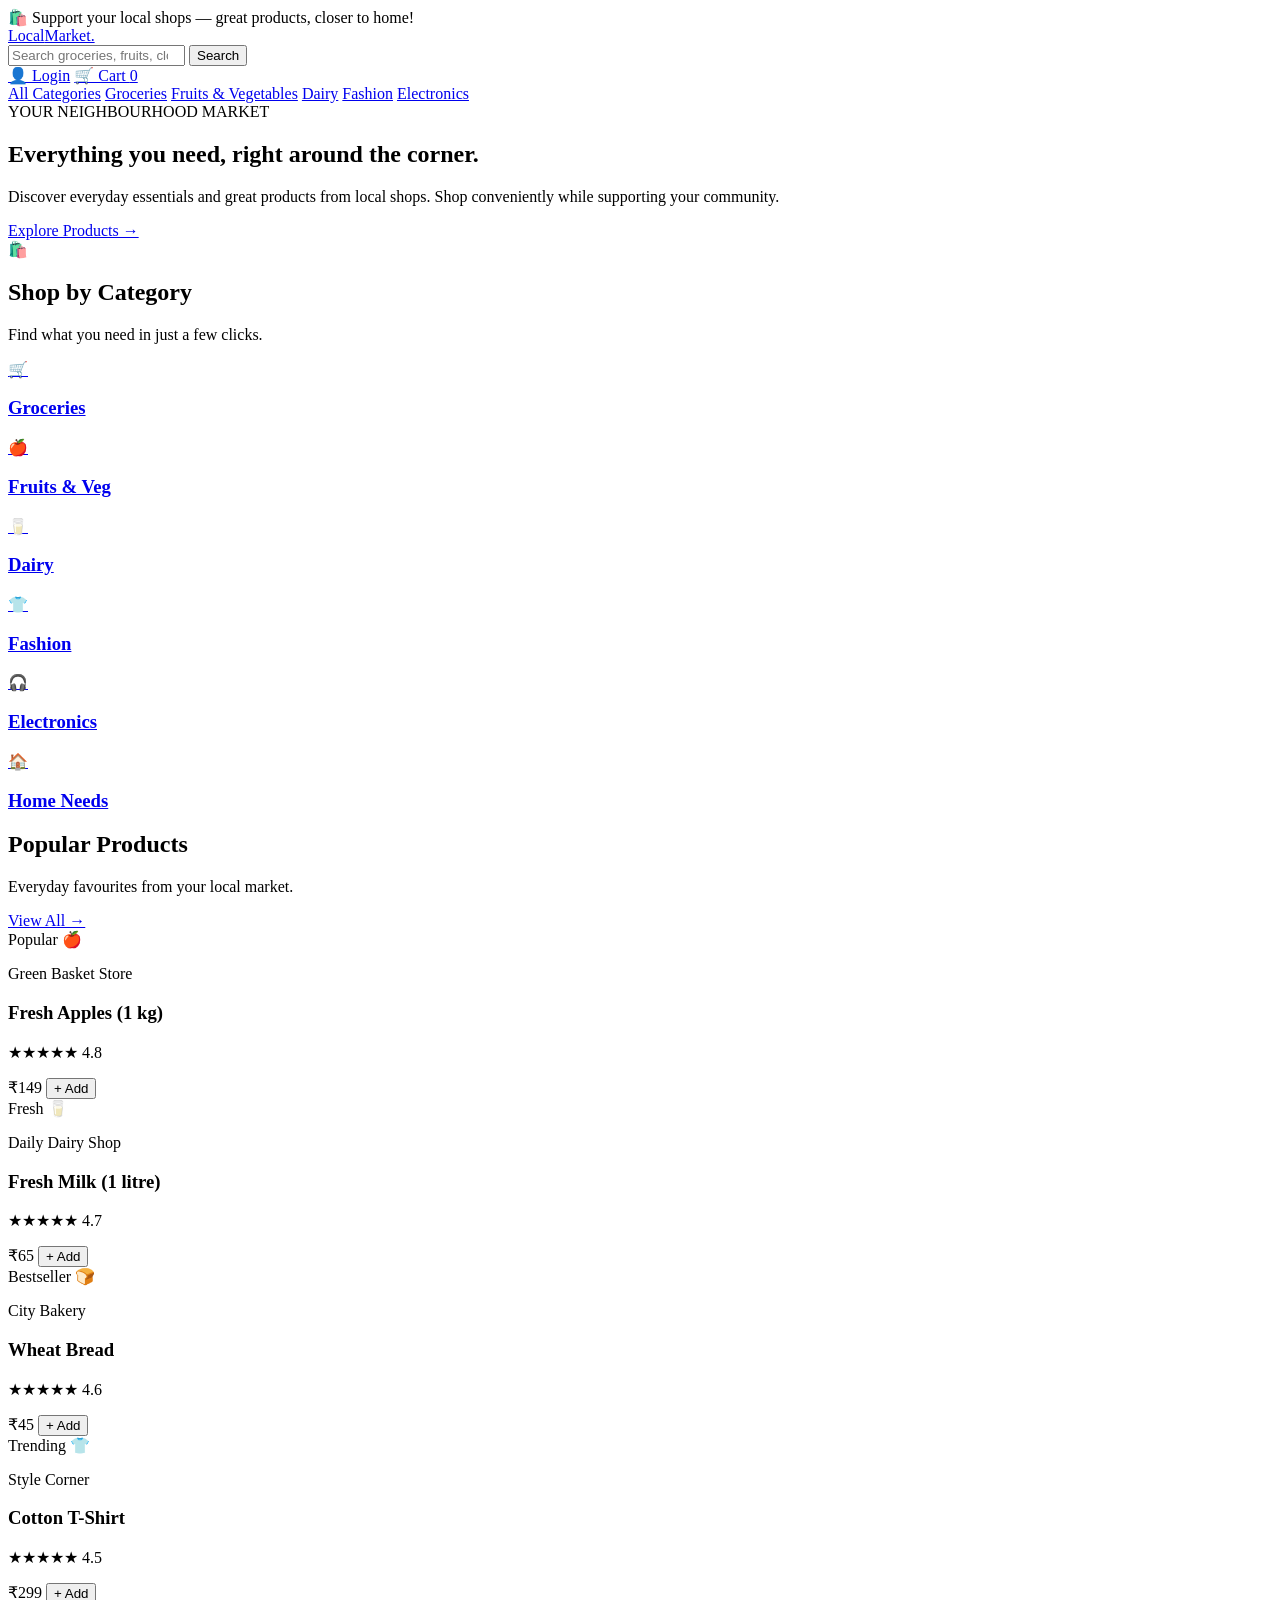
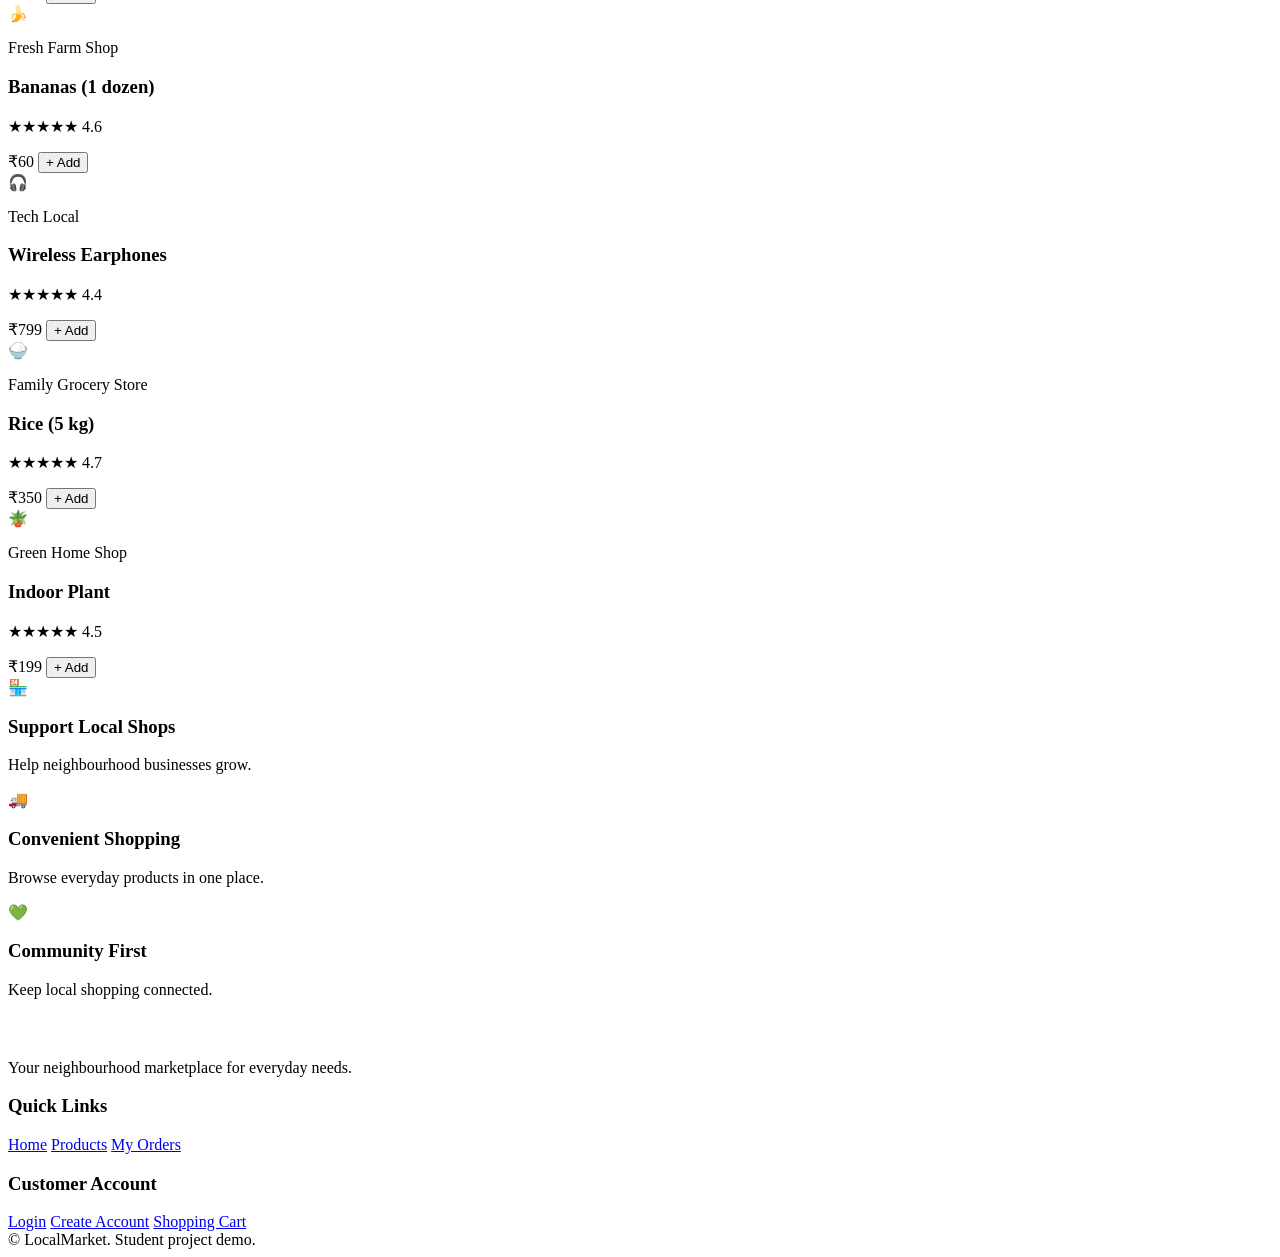
==== Mayank Gupta.html @ eed8126e "Create Mayank Gupta.html" ====
<!DOCTYPE html>
<html lang="en">
<head>
  <meta charset="UTF-8">
  <meta name="viewport" content="width=device-width, initial-scale=1.0">
  <title>Local Market | Shop Local, Shop Smart</title>
  <meta name="description" content="Shop groceries, fashion, electronics and daily essentials from your local market.">

  <link rel="stylesheet" href="style.css">
  <link rel="stylesheet" href="advanced.css">
</head>

<body>

  <div class="topbar">
    🛍️ Support your local shops — great products, closer to home!
  </div>

  <header>
    <div class="container navbar">
      <a href="index.html" class="logo">Local<span>Market.</span></a>

      <form class="search" id="searchForm">
        <input
          type="search"
          id="searchInput"
          placeholder="Search groceries, fruits, clothes..."
          aria-label="Search products"
        >
        <button type="submit">Search</button>
      </form>

      <div class="nav-actions">
        <a href="login.html">👤 Login</a>
        <a href="cart.html" class="cart-link">
          🛒 Cart <span class="cart-count" id="cartCount">0</span>
        </a>
      </div>
    </div>

    <nav class="category-nav">
      <div class="container">
        <a href="#categories">All Categories</a>
        <a href="#products" data-category="Grocery">Groceries</a>
        <a href="#products" data-category="Fruits">Fruits & Vegetables</a>
        <a href="#products" data-category="Dairy">Dairy</a>
        <a href="#products" data-category="Fashion">Fashion</a>
        <a href="#products" data-category="Electronics">Electronics</a>
      </div>
    </nav>
  </header>

  <main class="container">

    <!-- Hero section -->
    <section class="hero">
      <div class="hero-content">
        <span class="eyebrow">YOUR NEIGHBOURHOOD MARKET</span>
        <h1>Everything you need, right around the corner.</h1>
        <p>
          Discover everyday essentials and great products from local
          shops. Shop conveniently while supporting your community.
        </p>
        <a href="#products" class="btn btn-primary">Explore Products →</a>
      </div>

      <div class="hero-art" aria-hidden="true">🛍️</div>
    </section>

    <!-- Categories -->
    <section id="categories">
      <div class="section-heading">
        <div>
          <h2>Shop by Category</h2>
          <p>Find what you need in just a few clicks.</p>
        </div>
      </div>

      <div class="categories">
        <a href="#products" class="category-card" data-category="Grocery">
          <div class="category-icon">🛒</div>
          <h3>Groceries</h3>
        </a>

        <a href="#products" class="category-card" data-category="Fruits">
          <div class="category-icon">🍎</div>
          <h3>Fruits & Veg</h3>
        </a>

        <a href="#products" class="category-card" data-category="Dairy">
          <div class="category-icon">🥛</div>
          <h3>Dairy</h3>
        </a>

        <a href="#products" class="category-card" data-category="Fashion">
          <div class="category-icon">👕</div>
          <h3>Fashion</h3>
        </a>

        <a href="#products" class="category-card" data-category="Electronics">
          <div class="category-icon">🎧</div>
          <h3>Electronics</h3>
        </a>

        <a href="#products" class="category-card" data-category="Home">
          <div class="category-icon">🏠</div>
          <h3>Home Needs</h3>
        </a>
      </div>
    </section>

    <!-- Featured products -->
    <section id="products">
      <div class="section-heading">
        <div>
          <h2>Popular Products</h2>
          <p>Everyday favourites from your local market.</p>
        </div>
        <a href="products.html" class="view-all">View All →</a>
      </div>

      <div class="product-grid" id="productGrid">

        <article class="product-card" data-name="Fresh Apples" data-category="Fruits">
          <div class="product-image">
            <span class="tag">Popular</span> 🍎
          </div>
          <div class="product-info">
            <p class="shop-name">Green Basket Store</p>
            <h3>Fresh Apples (1 kg)</h3>
            <p class="rating">★★★★★ <span>4.8</span></p>
            <div class="product-bottom">
              <span class="price">₹149</span>
              <button class="add-btn" data-id="1" data-name="Fresh Apples" data-price="149">+ Add</button>
            </div>
          </div>
        </article>

        <article class="product-card" data-name="Organic Milk" data-category="Dairy">
          <div class="product-image">
            <span class="tag">Fresh</span> 🥛
          </div>
          <div class="product-info">
            <p class="shop-name">Daily Dairy Shop</p>
            <h3>Fresh Milk (1 litre)</h3>
            <p class="rating">★★★★★ <span>4.7</span></p>
            <div class="product-bottom">
              <span class="price">₹65</span>
              <button class="add-btn" data-id="2" data-name="Fresh Milk" data-price="65">+ Add</button>
            </div>
          </div>
        </article>

        <article class="product-card" data-name="Whole Wheat Bread" data-category="Grocery">
          <div class="product-image">
            <span class="tag">Bestseller</span> 🍞
          </div>
          <div class="product-info">
            <p class="shop-name">City Bakery</p>
            <h3>Wheat Bread</h3>
            <p class="rating">★★★★★ <span>4.6</span></p>
            <div class="product-bottom">
              <span class="price">₹45</span>
              <button class="add-btn" data-id="3" data-name="Wheat Bread" data-price="45">+ Add</button>
            </div>
          </div>
        </article>

        <article class="product-card" data-name="Cotton T-Shirt" data-category="Fashion">
          <div class="product-image">
            <span class="tag">Trending</span> 👕
          </div>
          <div class="product-info">
            <p class="shop-name">Style Corner</p>
            <h3>Cotton T-Shirt</h3>
            <p class="rating">★★★★★ <span>4.5</span></p>
            <div class="product-bottom">
              <span class="price">₹299</span>
              <button class="add-btn" data-id="4" data-name="Cotton T-Shirt" data-price="299">+ Add</button>
            </div>
          </div>
        </article>

        <article class="product-card" data-name="Bananas" data-category="Fruits">
          <div class="product-image">🍌</div>
          <div class="product-info">
            <p class="shop-name">Fresh Farm Shop</p>
            <h3>Bananas (1 dozen)</h3>
            <p class="rating">★★★★★ <span>4.6</span></p>
            <div class="product-bottom">
              <span class="price">₹60</span>
              <button class="add-btn" data-id="5" data-name="Bananas" data-price="60">+ Add</button>
            </div>
          </div>
        </article>

        <article class="product-card" data-name="Wireless Earphones" data-category="Electronics">
          <div class="product-image">🎧</div>
          <div class="product-info">
            <p class="shop-name">Tech Local</p>
            <h3>Wireless Earphones</h3>
            <p class="rating">★★★★★ <span>4.4</span></p>
            <div class="product-bottom">
              <span class="price">₹799</span>
              <button class="add-btn" data-id="6" data-name="Wireless Earphones" data-price="799">+ Add</button>
            </div>
          </div>
        </article>

        <article class="product-card" data-name="Rice 5 kg" data-category="Grocery">
          <div class="product-image">🍚</div>
          <div class="product-info">
            <p class="shop-name">Family Grocery Store</p>
            <h3>Rice (5 kg)</h3>
            <p class="rating">★★★★★ <span>4.7</span></p>
            <div class="product-bottom">
              <span class="price">₹350</span>
              <button class="add-btn" data-id="7" data-name="Rice (5 kg)" data-price="350">+ Add</button>
            </div>
          </div>
        </article>

        <article class="product-card" data-name="Indoor Plant" data-category="Home">
          <div class="product-image">🪴</div>
          <div class="product-info">
            <p class="shop-name">Green Home Shop</p>
            <h3>Indoor Plant</h3>
            <p class="rating">★★★★★ <span>4.5</span></p>
            <div class="product-bottom">
              <span class="price">₹199</span>
              <button class="add-btn" data-id="8" data-name="Indoor Plant" data-price="199">+ Add</button>
            </div>
          </div>
        </article>

      </div>
      <p id="noResults" class="empty-message" hidden>No products found. Try another search.</p>
    </section>

    <!-- Benefits -->
    <div class="benefits">
      <div class="benefit">
        <span class="benefit-icon">🏪</span>
        <div>
          <h3>Support Local Shops</h3>
          <p>Help neighbourhood businesses grow.</p>
        </div>
      </div>

      <div class="benefit">
        <span class="benefit-icon">🚚</span>
        <div>
          <h3>Convenient Shopping</h3>
          <p>Browse everyday products in one place.</p>
        </div>
      </div>

      <div class="benefit">
        <span class="benefit-icon">💚</span>
        <div>
          <h3>Community First</h3>
          <p>Keep local shopping connected.</p>
        </div>
      </div>
    </div>

  </main>

  <!-- Footer -->
  <footer>
    <div class="container">
      <div class="footer-grid">
        <div>
          <h3 class="logo" style="color:white">Local<span>Market.</span></h3>
          <p>Your neighbourhood marketplace for everyday needs.</p>
        </div>

        <div>
          <h3>Quick Links</h3>
          <a href="index.html">Home</a>
          <a href="products.html">Products</a>
          <a href="my-orders.html">My Orders</a>
        </div>

        <div>
          <h3>Customer Account</h3>
          <a href="login.html">Login</a>
          <a href="register.html">Create Account</a>
          <a href="cart.html">Shopping Cart</a>
        </div>
      </div>

      <div class="copyright">
        © <span id="year"></span> LocalMarket. Student project demo.
      </div>
    </div>
  </footer>

</body>
</html>
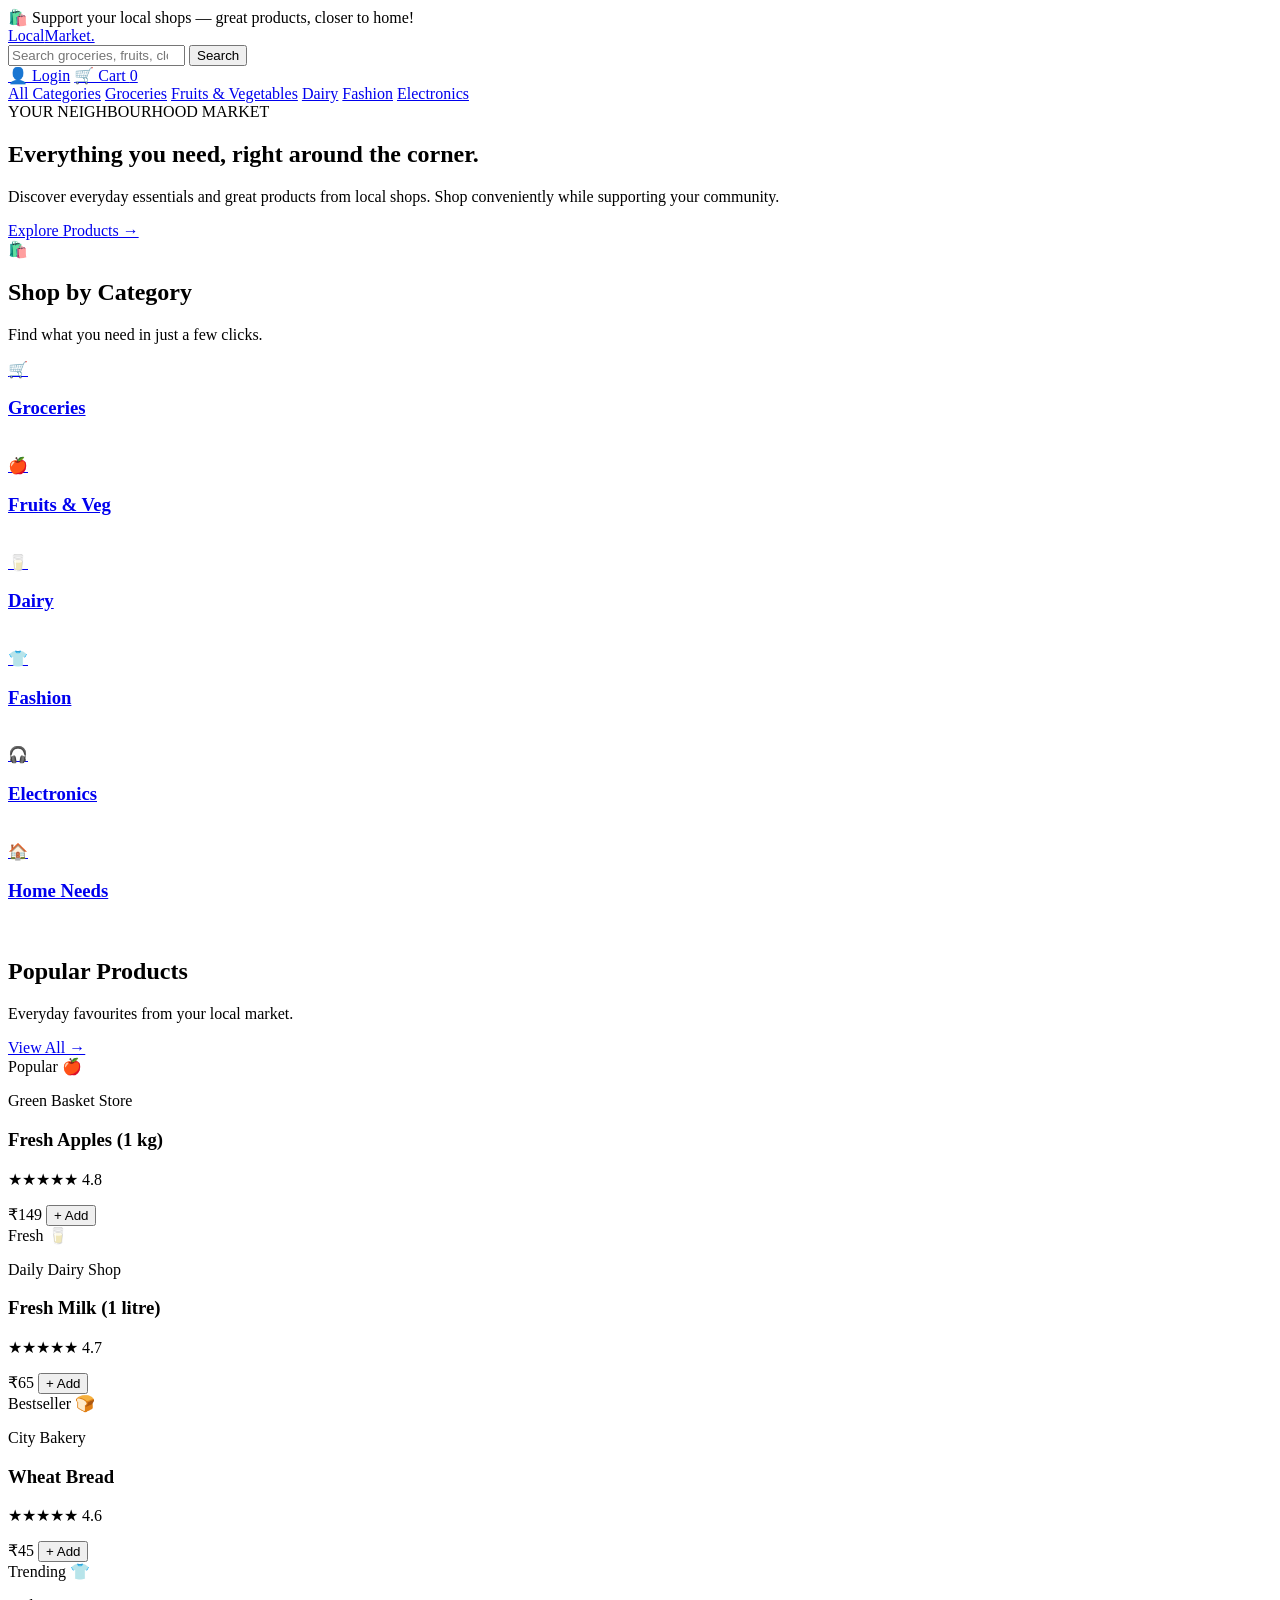
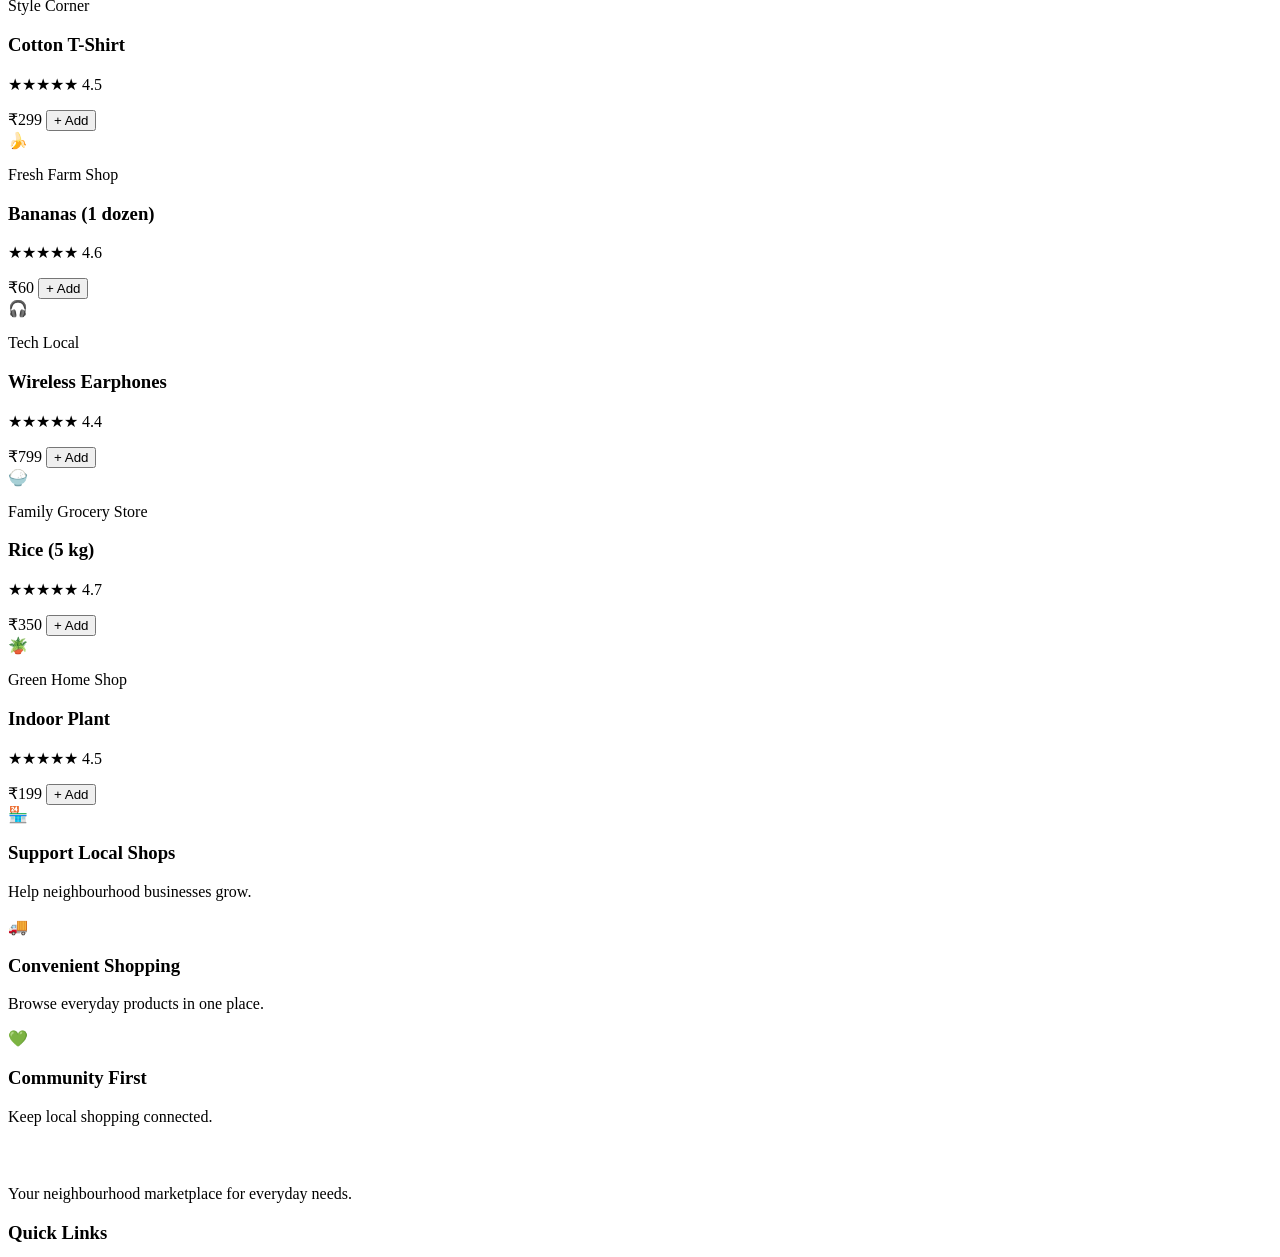
==== commit d40e9d3f: "Update Mayank Gupta.html" ====
--- a/Mayank Gupta.html
+++ b/Mayank Gupta.html
@@ -6,8 +6,8 @@
   <title>Local Market | Shop Local, Shop Smart</title>
   <meta name="description" content="Shop groceries, fashion, electronics and daily essentials from your local market.">
 
-  <link rel="stylesheet" href="style.css">
-  <link rel="stylesheet" href="advanced.css">
+  <link rel="stylesheet" href="localmarket.css">
+  <link rel="stylesheet" href="Kamal.css">
 </head>
 
 <body>
--- a/Kamal.css
+++ b/Kamal.css
@@ -0,0 +1,88 @@
+/* Responsive design */
+@media (max-width: 850px) {
+  .categories {
+    grid-template-columns: repeat(3, 1fr);
+  }
+
+  .product-grid {
+    grid-template-columns: repeat(2, 1fr);
+  }
+
+  .hero {
+    padding: 40px 5%;
+  }
+
+  .benefits {
+    grid-template-columns: 1fr;
+  }
+}
+
+@media (max-width: 600px) {
+  .navbar {
+    padding: 14px 0;
+    flex-wrap: wrap;
+    gap: 12px;
+  }
+
+  .logo {
+    font-size: 22px;
+  }
+
+  .nav-actions {
+    gap: 10px;
+  }
+
+  .search {
+    order: 3;
+    flex-basis: 100%;
+    max-width: none;
+  }
+
+  .hero {
+    min-height: auto;
+    padding: 32px 22px;
+  }
+
+  .hero-art {
+    display: none;
+  }
+
+  .section-heading h2 {
+    font-size: 22px;
+  }
+
+  .category-card {
+    padding: 15px 5px;
+  }
+
+  .category-icon {
+    width: 53px;
+    height: 53px;
+    font-size: 27px;
+  }
+
+  .product-image {
+    height: 140px;
+    font-size: 60px;
+  }
+
+  .product-info {
+    padding: 12px;
+  }
+
+  .product-info h3 {
+    font-size: 14px;
+  }
+
+  .price {
+    font-size: 16px;
+  }
+
+  .add-btn {
+    padding: 8px;
+  }
+
+  .footer-grid {
+    grid-template-columns: 1fr;
+  }
+}
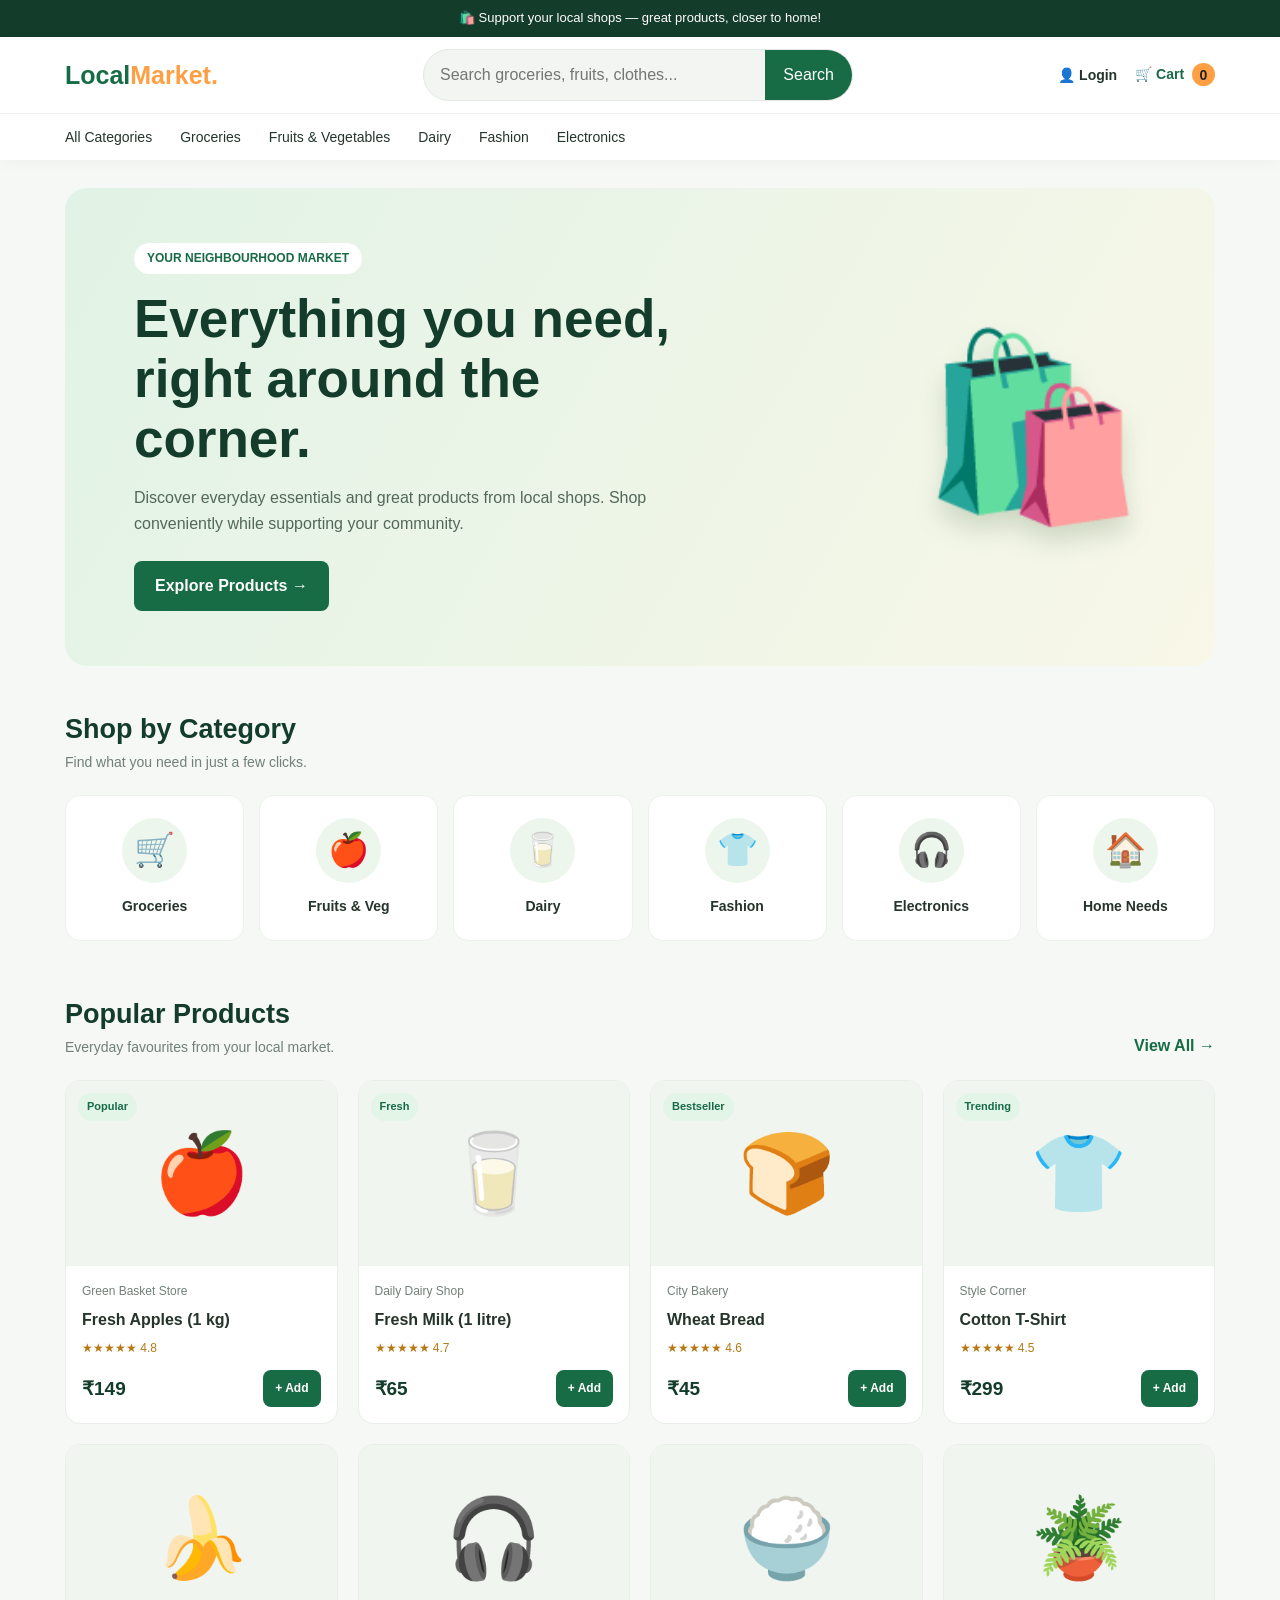
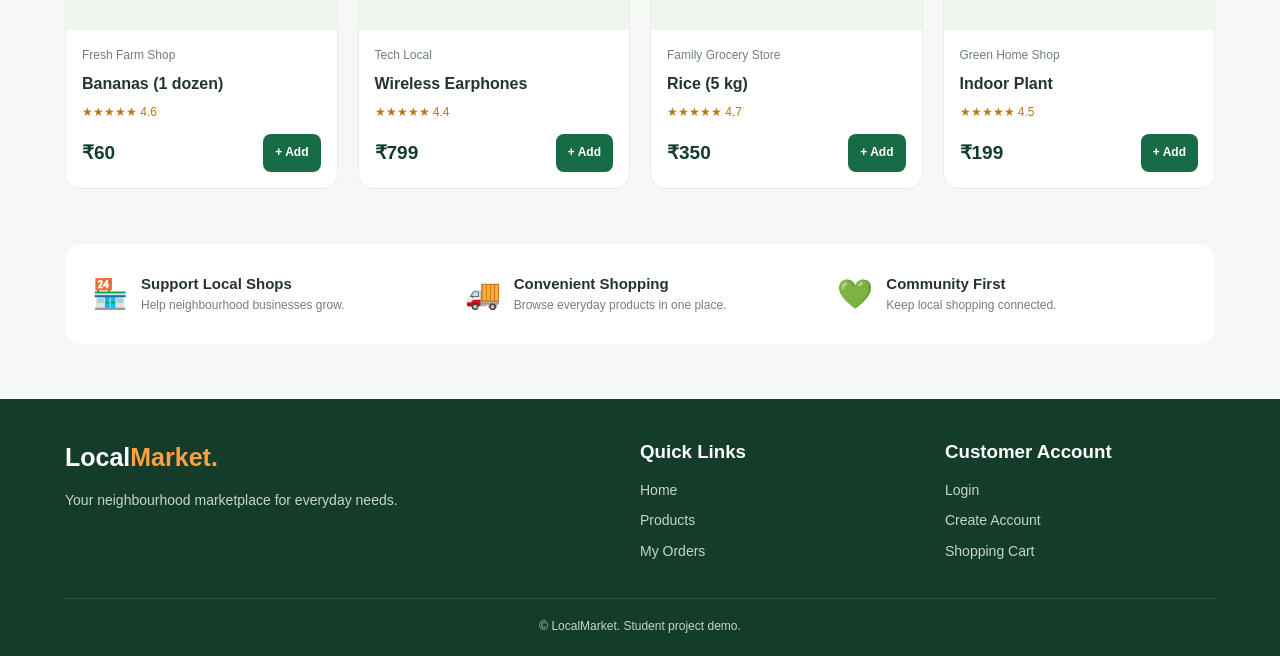
==== commit 63859fff: "Update Mayank Gupta.html" ====
--- a/Mayank Gupta.html
+++ b/Mayank Gupta.html
@@ -6,7 +6,7 @@
   <title>Local Market | Shop Local, Shop Smart</title>
   <meta name="description" content="Shop groceries, fashion, electronics and daily essentials from your local market.">
 
-  <link rel="stylesheet" href="localmarket.css">
+  <link rel="stylesheet" href="local market.css">
   <link rel="stylesheet" href="Kamal.css">
 </head>
 
--- a/local market.css
+++ b/local market.css
@@ -0,0 +1,442 @@
+* {
+  margin: 0;
+  padding: 0;
+  box-sizing: border-box;
+}
+
+:root {
+  --green: #176b45;
+  --dark: #143c2b;
+  --orange: #ff9f43;
+  --light: #f5f8f5;
+  --text: #25352c;
+  --muted: #718078;
+  --white: #ffffff;
+}
+
+body {
+  font-family: Arial, Helvetica, sans-serif;
+  background: var(--light);
+  color: var(--text);
+  line-height: 1.6;
+}
+
+a {
+  color: inherit;
+  text-decoration: none;
+}
+
+button, input {
+  font: inherit;
+}
+
+button {
+  cursor: pointer;
+}
+
+.container {
+  width: min(1150px, 92%);
+  margin: auto;
+}
+
+/* Navigation */
+.topbar {
+  background: var(--dark);
+  color: white;
+  padding: 8px 0;
+  text-align: center;
+  font-size: 13px;
+}
+
+header {
+  background: white;
+  position: sticky;
+  top: 0;
+  z-index: 10;
+  box-shadow: 0 3px 15px #00000008;
+}
+
+.navbar {
+  min-height: 76px;
+  display: flex;
+  align-items: center;
+  justify-content: space-between;
+  gap: 20px;
+}
+
+.logo {
+  font-size: 25px;
+  font-weight: 800;
+  color: var(--green);
+  white-space: nowrap;
+}
+
+.logo span {
+  color: var(--orange);
+}
+
+.search {
+  display: flex;
+  flex: 1;
+  max-width: 430px;
+  background: #f2f5f2;
+  border: 1px solid #e3e9e4;
+  border-radius: 30px;
+  overflow: hidden;
+}
+
+.search input {
+  width: 100%;
+  min-width: 0;
+  border: none;
+  outline: none;
+  padding: 12px 16px;
+  background: transparent;
+}
+
+.search button {
+  background: var(--green);
+  color: white;
+  border: none;
+  padding: 0 18px;
+}
+
+.nav-actions {
+  display: flex;
+  align-items: center;
+  gap: 18px;
+  font-size: 14px;
+  font-weight: 600;
+}
+
+.cart-link {
+  color: var(--green);
+  white-space: nowrap;
+}
+
+.cart-count {
+  display: inline-grid;
+  place-items: center;
+  background: var(--orange);
+  color: #222;
+  border-radius: 50%;
+  width: 23px;
+  height: 23px;
+  margin-left: 4px;
+}
+
+.category-nav {
+  border-top: 1px solid #edf0ed;
+  overflow-x: auto;
+}
+
+.category-nav .container {
+  display: flex;
+  gap: 28px;
+  padding-top: 12px;
+  padding-bottom: 12px;
+  white-space: nowrap;
+  font-size: 14px;
+}
+
+.category-nav a:hover {
+  color: var(--green);
+}
+
+/* Hero */
+.hero {
+  margin-top: 28px;
+  border-radius: 22px;
+  padding: 55px 6%;
+  min-height: 330px;
+  display: flex;
+  align-items: center;
+  justify-content: space-between;
+  gap: 25px;
+  overflow: hidden;
+  background: linear-gradient(120deg, #e1f3e6, #f8f7e8);
+}
+
+.hero-content {
+  max-width: 550px;
+}
+
+.eyebrow {
+  display: inline-block;
+  background: white;
+  color: var(--green);
+  border-radius: 30px;
+  padding: 6px 13px;
+  font-size: 12px;
+  font-weight: bold;
+  margin-bottom: 15px;
+}
+
+.hero h1 {
+  font-size: clamp(32px, 4.5vw, 53px);
+  line-height: 1.13;
+  color: var(--dark);
+  margin-bottom: 16px;
+}
+
+.hero p {
+  color: #53685b;
+  margin-bottom: 25px;
+}
+
+.btn {
+  display: inline-block;
+  border: none;
+  border-radius: 8px;
+  padding: 12px 21px;
+  font-weight: bold;
+  transition: 0.2s;
+}
+
+.btn-primary {
+  background: var(--green);
+  color: white;
+}
+
+.btn-primary:hover {
+  background: var(--dark);
+  transform: translateY(-2px);
+}
+
+.hero-art {
+  font-size: clamp(100px, 15vw, 180px);
+  filter: drop-shadow(0 15px 12px #315b3030);
+}
+
+/* General sections */
+section {
+  padding: 42px 0 10px;
+}
+
+.section-heading {
+  display: flex;
+  align-items: end;
+  justify-content: space-between;
+  gap: 15px;
+  margin-bottom: 22px;
+}
+
+.section-heading h2 {
+  font-size: 27px;
+  color: var(--dark);
+}
+
+.section-heading p {
+  color: var(--muted);
+  font-size: 14px;
+}
+
+.view-all {
+  color: var(--green);
+  font-weight: bold;
+  white-space: nowrap;
+}
+
+/* Categories */
+.categories {
+  display: grid;
+  grid-template-columns: repeat(6, 1fr);
+  gap: 15px;
+}
+
+.category-card {
+  background: white;
+  border-radius: 15px;
+  padding: 22px 10px;
+  text-align: center;
+  border: 1px solid #edf0ed;
+  transition: 0.2s;
+}
+
+.category-card:hover {
+  transform: translateY(-5px);
+  border-color: #a9cdb5;
+  box-shadow: 0 8px 20px #163f2810;
+}
+
+.category-icon {
+  width: 65px;
+  height: 65px;
+  margin: 0 auto 12px;
+  display: grid;
+  place-items: center;
+  border-radius: 50%;
+  font-size: 33px;
+  background: #edf6ed;
+}
+
+.category-card h3 {
+  font-size: 14px;
+}
+
+/* Products */
+.product-grid {
+  display: grid;
+  grid-template-columns: repeat(4, 1fr);
+  gap: 20px;
+}
+
+.product-card {
+  background: white;
+  border-radius: 15px;
+  overflow: hidden;
+  border: 1px solid #e9eee9;
+  transition: 0.2s;
+}
+
+.product-card:hover {
+  transform: translateY(-4px);
+  box-shadow: 0 10px 24px #173b2510;
+}
+
+.product-image {
+  height: 185px;
+  background: #f0f5ef;
+  display: grid;
+  place-items: center;
+  font-size: 78px;
+  position: relative;
+}
+
+.tag {
+  position: absolute;
+  top: 12px;
+  left: 12px;
+  background: #e2f5e6;
+  color: var(--green);
+  font-size: 11px;
+  font-weight: bold;
+  padding: 5px 9px;
+  border-radius: 20px;
+}
+
+.product-info {
+  padding: 16px;
+}
+
+.shop-name {
+  color: var(--muted);
+  font-size: 12px;
+  margin-bottom: 5px;
+}
+
+.product-info h3 {
+  font-size: 16px;
+  margin-bottom: 7px;
+}
+
+.rating {
+  font-size: 12px;
+  color: #b77916;
+  margin-bottom: 12px;
+}
+
+.product-bottom {
+  display: flex;
+  justify-content: space-between;
+  align-items: center;
+  gap: 8px;
+}
+
+.price {
+  font-size: 19px;
+  font-weight: 800;
+  color: var(--dark);
+}
+
+.add-btn {
+  background: var(--green);
+  color: white;
+  border: none;
+  border-radius: 8px;
+  padding: 9px 12px;
+  font-size: 12px;
+  font-weight: bold;
+}
+
+.add-btn:hover {
+  background: var(--dark);
+}
+
+.empty-message {
+  grid-column: 1 / -1;
+  text-align: center;
+  padding: 30px;
+  color: var(--muted);
+}
+
+/* Benefits */
+.benefits {
+  margin-top: 45px;
+  background: white;
+  border-radius: 18px;
+  display: grid;
+  grid-template-columns: repeat(3, 1fr);
+  padding: 27px;
+  gap: 22px;
+}
+
+.benefit {
+  display: flex;
+  gap: 13px;
+  align-items: center;
+}
+
+.benefit-icon {
+  font-size: 29px;
+}
+
+.benefit h3 {
+  font-size: 15px;
+}
+
+.benefit p {
+  color: var(--muted);
+  font-size: 12px;
+}
+
+/* Footer */
+footer {
+  margin-top: 55px;
+  padding: 38px 0 20px;
+  background: var(--dark);
+  color: white;
+}
+
+.footer-grid {
+  display: grid;
+  grid-template-columns: 2fr 1fr 1fr;
+  gap: 35px;
+}
+
+footer h3 {
+  margin-bottom: 12px;
+}
+
+footer p, footer a {
+  color: #c6d5cb;
+  font-size: 14px;
+}
+
+footer a {
+  display: block;
+  margin-bottom: 8px;
+}
+
+footer a:hover {
+  color: white;
+}
+
+.copyright {
+  border-top: 1px solid #ffffff20;
+  margin-top: 28px;
+  padding-top: 18px;
+  text-align: center;
+  color: #c6d5cb;
+  font-size: 12px;
+}
